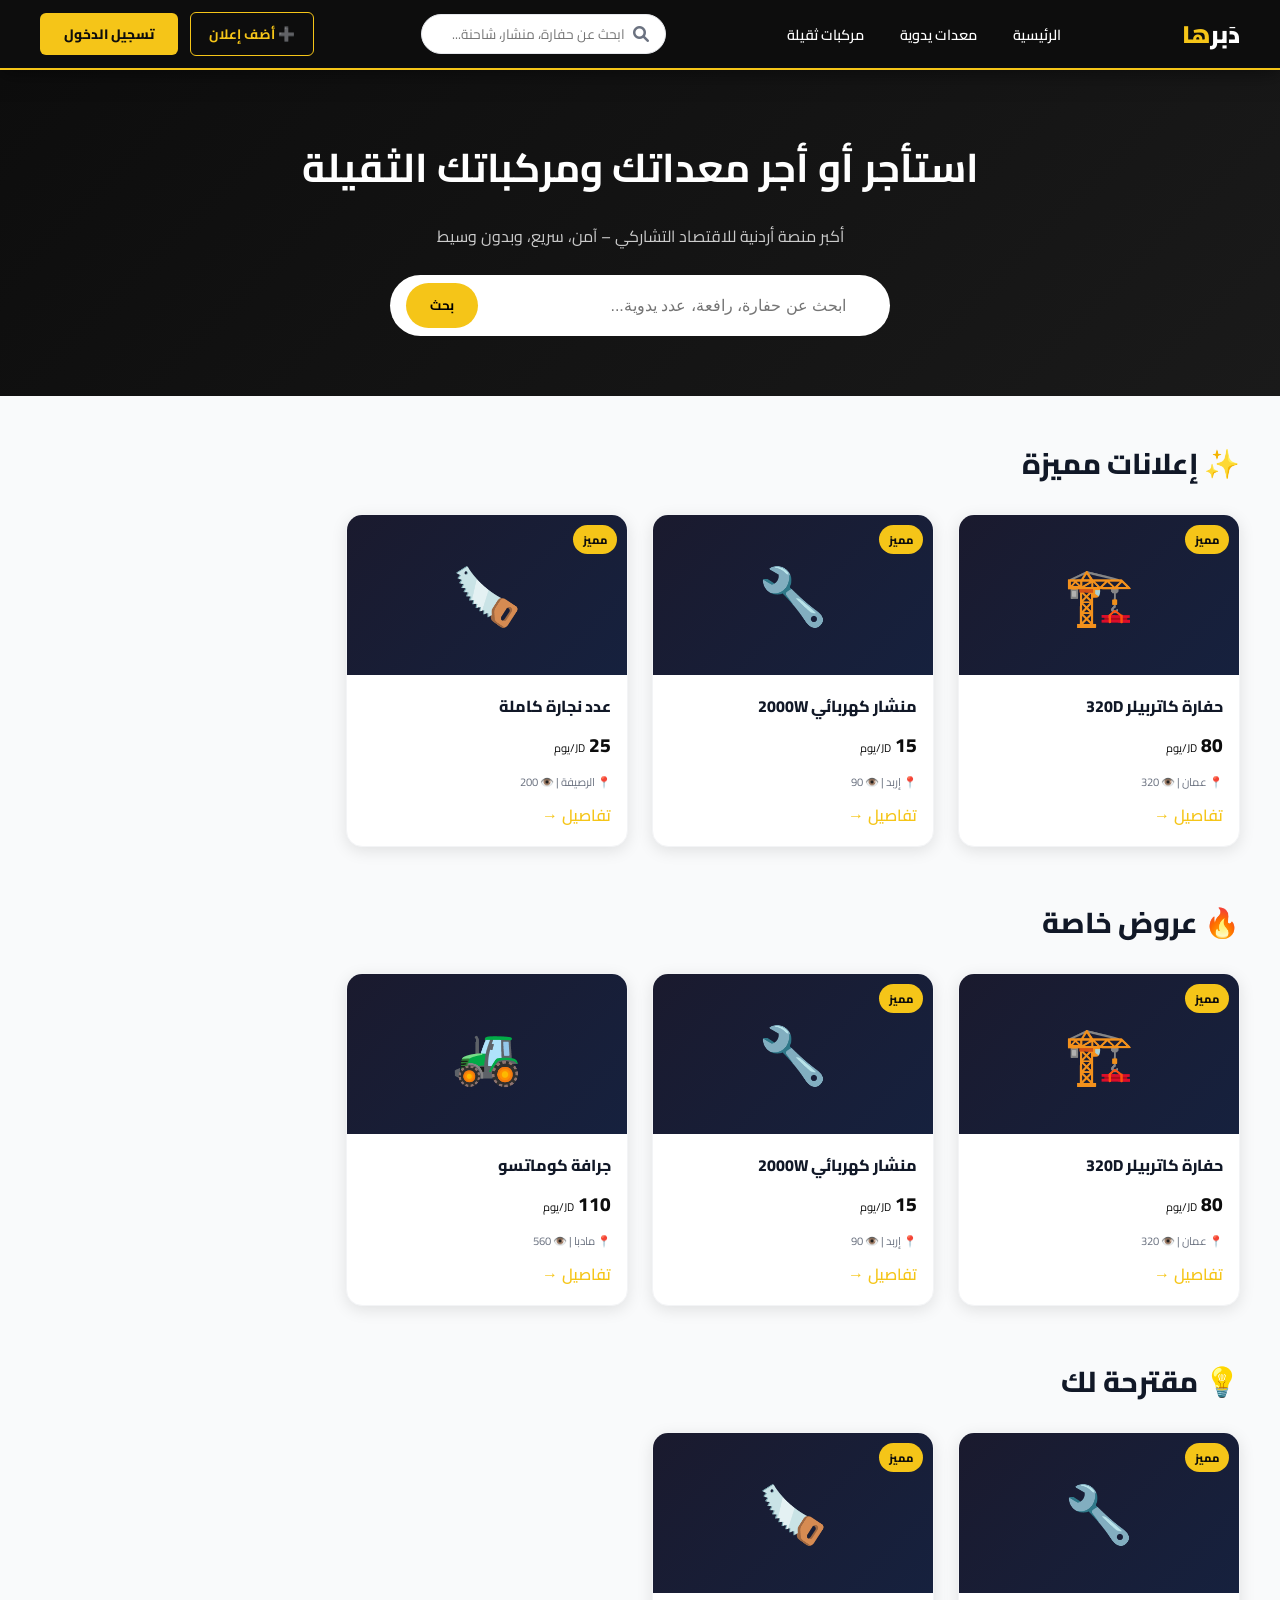
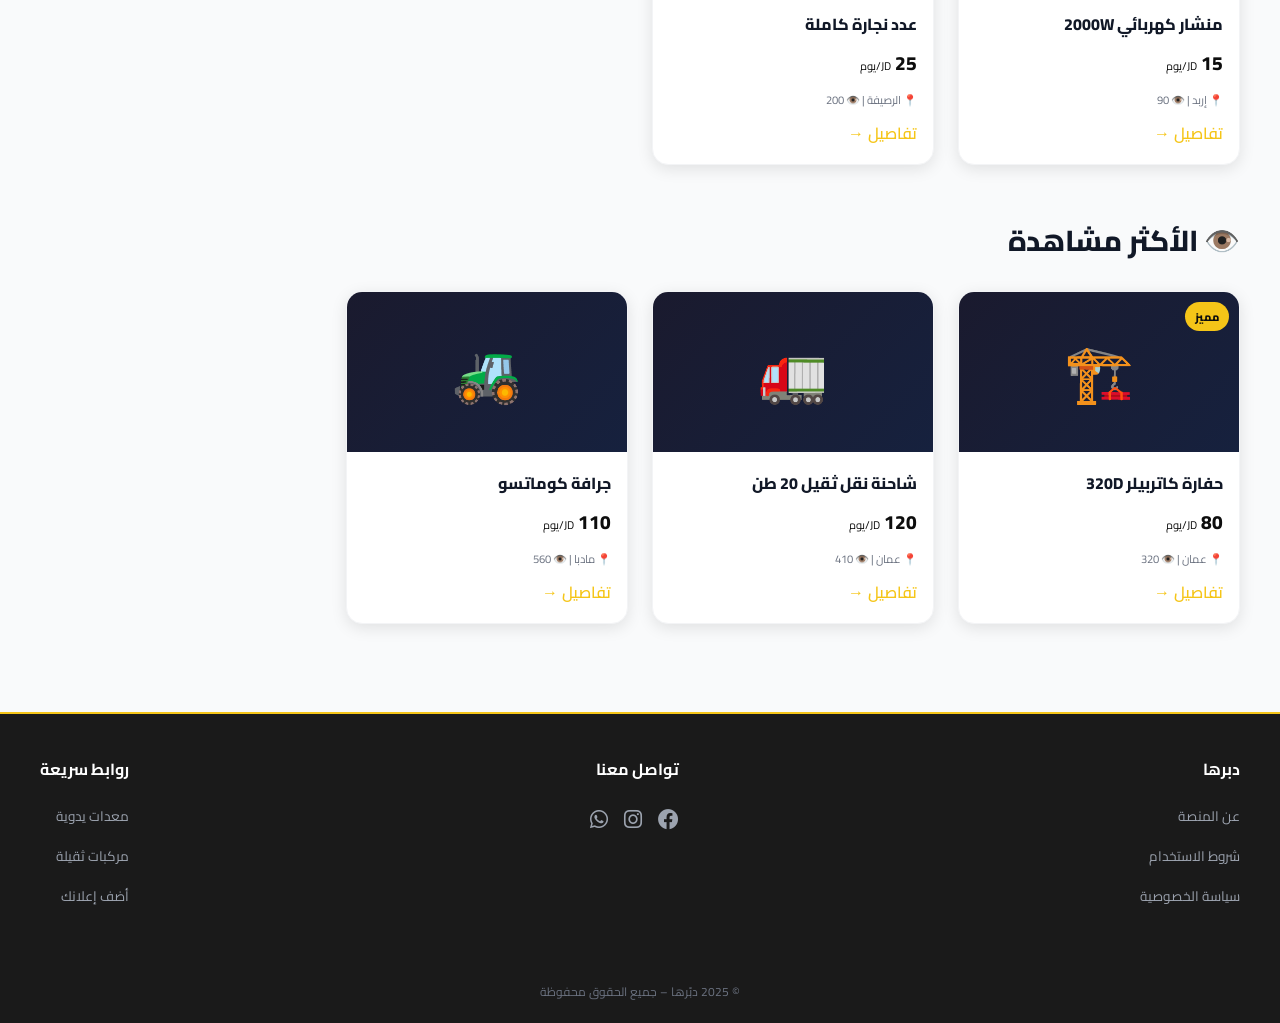
==== index.html @ a50b5ea5 "Initial commit" ====
<!-- index.html -->
<!DOCTYPE html>
<html lang="ar" dir="rtl">
<head>
  <meta charset="UTF-8">
  <meta name="viewport" content="width=device-width, initial-scale=1.0">
  <title>دبرها – الرئيسية</title>
  <link href="https://fonts.googleapis.com/css2?family=Cairo:wght@300;400;500;600;700;900&family=Outfit:wght@300;400;500;600;700;800&display=swap" rel="stylesheet">
  <link rel="stylesheet" href="https://cdnjs.cloudflare.com/ajax/libs/font-awesome/6.0.0-beta3/css/all.min.css">
  <link rel="stylesheet" href="style.css">
  <style>
    .hero-banner {
      background: linear-gradient(135deg, #0D0D0D 0%, #1A1A1A 100%);
      padding: 60px 40px;
      text-align: center;
      color: white;
    }
    .hero-banner h1 { font-size: 2.5rem; margin-bottom: 16px; }
    .hero-banner p { color: #ccc; max-width: 600px; margin: 0 auto 24px; }
    .search-large {
      max-width: 500px;
      margin: 0 auto;
      background: white;
      border-radius: 60px;
      display: flex;
      align-items: center;
      padding: 8px 16px;
    }
    .search-large input { flex: 1; border: none; outline: none; padding: 12px; font-size: 1rem; }
    .search-large button { background: var(--yellow); border-radius: 40px; padding: 10px 24px; font-weight: bold; }
  </style>
</head>
<body>
    
  <nav class="navbar">
  <!-- الشعار -->
  <a href="index.html" class="nav-logo">
    <div class="nav-logo-name">دَبر<span>ها</span></div>
  </a>

  <!-- الروابط الرئيسية (أبيض) -->
  <ul class="nav-links">
    <li><a href="index.html" id="navHome">الرئيسية</a></li>
    <li><a href="hand-tools.html" id="navHandTools">معدات يدوية</a></li>
    <li><a href="heavy-vehicles.html" id="navHeavy">مركبات ثقيلة</a></li>
  </ul>

  <!-- شريط البحث -->
  <div class="nav-search">
    <i class="fas fa-search"></i>
    <input type="text" placeholder="ابحث عن حفارة، منشار، شاحنة..." id="globalSearchInput">
  </div>

  <!-- أزرار الإجراءات -->
  <div class="nav-actions">
    <a href="add-listing.html" class="btn-add-listing">➕ أضف إعلان</a>
    <a href="login.html" class="btn-login" id="loginNavBtn">تسجيل الدخول</a>
  </div>
</nav>

  <div class="hero-banner">
    <h1>استأجر أو أجر معداتك ومركباتك الثقيلة</h1>
    <p>أكبر منصة أردنية للاقتصاد التشاركي – آمن، سريع، وبدون وسيط</p>
    <div class="search-large">
      <i class="fas fa-search"></i>
      <input type="text" placeholder="ابحث عن حفارة، رافعة، عدد يدوية...">
      <button>بحث</button>
    </div>
  </div>

  <div style="padding: 40px;">
    <h2 class="section-title">✨ إعلانات مميزة</h2>
    <div class="cards-grid" id="featuredAds"></div>

    <h2 class="section-title">🔥 عروض خاصة</h2>
    <div class="cards-grid" id="offersAds"></div>

    <h2 class="section-title">💡 مقترحة لك</h2>
    <div class="cards-grid" id="suggestedAds"></div>

    <h2 class="section-title">👁️ الأكثر مشاهدة</h2>
    <div class="cards-grid" id="mostViewedAds"></div>
  </div>

  <footer>
    <div class="footer-inner">
      <div class="footer-col"><h4>دبرها</h4><ul class="footer-links"><li><a href="about.html">عن المنصة</a></li><li><a href="terms.html">شروط الاستخدام</a></li><li><a href="privacy.html">سياسة الخصوصية</a></li></ul></div>
      <div class="footer-col"><h4>تواصل معنا</h4><div class="social-icons"><a href="#"><i class="fab fa-facebook"></i></a><a href="#"><i class="fab fa-instagram"></i></a><a href="#"><i class="fab fa-whatsapp"></i></a></div></div>
      <div class="footer-col"><h4>روابط سريعة</h4><ul class="footer-links"><li><a href="hand-tools.html">معدات يدوية</a></li><li><a href="heavy-vehicles.html">مركبات ثقيلة</a></li><li><a href="add-listing.html">أضف إعلانك</a></li></ul></div>
    </div>
    <div class="footer-bottom">© 2025 دبّرها – جميع الحقوق محفوظة</div>
  </footer>

  <script>
    // mock data for ads
    const sampleAds = [
      { id:1, title:"حفارة كاتربيلر 320D", price:80, city:"عمان", type:"heavy", image:"🏗️", featured:true, offer:true, views:320 },
      { id:2, title:"رافعة شوكية 5 طن", price:60, city:"الزرقاء", type:"heavy", image:"🏗️", featured:false, views:150 },
      { id:3, title:"منشار كهربائي 2000W", price:15, city:"إربد", type:"hand", image:"🔧", featured:true, offer:true, views:90 },
      { id:4, title:"شاحنة نقل ثقيل 20 طن", price:120, city:"عمان", type:"heavy", image:"🚛", featured:false, views:410, offer:false },
      { id:5, title:"عدد نجارة كاملة", price:25, city:"الرصيفة", type:"hand", image:"🪚", featured:true, views:200 },
      { id:6, title:"جرافة كوماتسو", price:110, city:"مادبا", type:"heavy", image:"🚜", featured:false, views:560, offer:true },
    ];

    function renderCards(containerId, filterFunc) {
      const container = document.getElementById(containerId);
      if(!container) return;
      const filtered = sampleAds.filter(filterFunc);
      container.innerHTML = filtered.map(ad => `
        <div class="ad-card">
          <div class="card-img">${ad.image}${ad.featured ? '<span class="card-badge">مميز</span>' : ''}</div>
          <div class="card-body">
            <div class="card-title">${ad.title}</div>
            <div class="card-price">${ad.price} <small>JD/يوم</small></div>
            <div class="card-meta">📍 ${ad.city} | 👁️ ${ad.views}</div>
            <a href="details.html?id=${ad.id}" style="color:var(--yellow); font-weight:600;">تفاصيل →</a>
          </div>
        </div>
      `).join('');
    }

    renderCards('featuredAds', ad => ad.featured === true);
    renderCards('offersAds', ad => ad.offer === true);
    renderCards('suggestedAds', ad => ad.type === 'hand');
    renderCards('mostViewedAds', ad => ad.views > 200);
  </script>
</body>
</html>
---- style.css ----
/* style.css - النسخة الكاملة المستقرة */
:root {
  --yellow: #F5C518;
  --yellow-light: #FFD84D;
  --black: #0D0D0D;
  --black-800: #1A1A1A;
  --black-700: #252525;
  --white: #FFFFFF;
  --gray-50: #F9FAFB;
  --gray-100: #F3F4F6;
  --gray-200: #E5E7EB;
  --gray-400: #9CA3AF;
  --gray-500: #6B7280;
  --gray-600: #4B5563;
  --gray-700: #374151;
  --gray-900: #111827;
  --success: #10B981;
  --danger: #EF4444;
  --font-ar: 'Cairo', sans-serif;
  --font-en: 'Outfit', sans-serif;
  --r-sm: 6px;
  --r-md: 12px;
  --r-lg: 16px;
  --r-xl: 24px;
  --r-full: 9999px;
  --sh-sm: 0 1px 3px rgba(0,0,0,0.08);
  --sh-md: 0 4px 16px rgba(0,0,0,0.10);
  --sh-lg: 0 10px 40px rgba(0,0,0,0.13);
  --sh-xl: 0 20px 60px rgba(0,0,0,0.16);
}

* {
  margin: 0;
  padding: 0;
  box-sizing: border-box;
}

body {
  font-family: var(--font-ar);
  background: var(--gray-50);
  color: var(--gray-900);
  display: flex;
  flex-direction: column;
  min-height: 100vh;
}

a {
  text-decoration: none;
  color: inherit;
}

button {
  cursor: pointer;
  font-family: inherit;
  border: none;
  background: none;
}

/* ========== NAVBAR – جديد حسب طلبك ========== */
.navbar {
  position: sticky;
  top: 0;
  z-index: 1000;
  background: var(--black);
  display: flex;
  align-items: center;
  justify-content: space-between;
  padding: 0 40px;
  gap: 24px;
  box-shadow: 0 2px 20px rgba(0,0,0,0.5);
  border-bottom: 2px solid var(--yellow);
  flex-wrap: wrap;
  min-height: 70px;
}

.nav-logo {
  display: flex;
  align-items: center;
  gap: 8px;
}

.nav-logo-name {
  font-weight: 900;
  font-size: 1.5rem;
  color: var(--white);
}

.nav-logo-name span {
  color: var(--yellow);
}

.nav-links {
  display: flex;
  align-items: center;
  gap: 8px;
  list-style: none;
}

.nav-links a {
  color: #FFFFFF;
  font-size: 0.9rem;
  font-weight: 600;
  padding: 8px 14px;
  border-radius: var(--r-sm);
  transition: all 0.2s ease;
  white-space: nowrap;
}

.nav-links a:hover,
.nav-links a.active {
  color: var(--yellow);
  background: rgba(245,197,24,0.1);
}

.nav-search {
  background: var(--white);
  border-radius: var(--r-full);
  display: flex;
  align-items: center;
  padding: 6px 16px;
  gap: 8px;
  border: 1px solid var(--gray-200);
  min-width: 220px;
}

.nav-search i {
  color: var(--gray-500);
}

.nav-search input {
  border: none;
  outline: none;
  background: transparent;
  font-size: 0.85rem;
  font-family: var(--font-ar);
  width: 100%;
}

.nav-actions {
  display: flex;
  align-items: center;
  gap: 12px;
}

.btn-add-listing {
  background: transparent;
  border: 1.5px solid var(--yellow);
  color: var(--yellow);
  padding: 8px 18px;
  border-radius: var(--r-sm);
  font-weight: 700;
  font-size: 0.85rem;
  transition: 0.2s;
  white-space: nowrap;
}

.btn-add-listing:hover {
  background: var(--yellow);
  color: var(--black);
}

.btn-login {
  background: var(--yellow);
  color: var(--black);
  padding: 8px 24px;
  border-radius: var(--r-sm);
  font-weight: 800;
  font-size: 0.85rem;
  transition: 0.2s;
  white-space: nowrap;
}

.btn-login:hover {
  background: var(--yellow-light);
  transform: translateY(-1px);
}

/* ========== CARDS & GRID ========== */
.section-title {
  font-size: 1.8rem;
  font-weight: 800;
  margin-bottom: 24px;
}

.cards-grid {
  display: grid;
  grid-template-columns: repeat(auto-fill, minmax(280px, 1fr));
  gap: 24px;
  margin-bottom: 48px;
}

.ad-card {
  background: var(--white);
  border-radius: var(--r-lg);
  overflow: hidden;
  box-shadow: var(--sh-md);
  transition: 0.25s;
  border: 1px solid var(--gray-100);
}

.ad-card:hover {
  transform: translateY(-4px);
  box-shadow: var(--sh-xl);
}

.card-img {
  height: 160px;
  background: linear-gradient(135deg, #1a1a2e, #16213e);
  display: flex;
  align-items: center;
  justify-content: center;
  font-size: 3.5rem;
  position: relative;
  color: white;
}

.card-badge {
  position: absolute;
  top: 10px;
  right: 10px;
  background: var(--yellow);
  color: var(--black);
  padding: 4px 10px;
  border-radius: var(--r-full);
  font-size: 0.7rem;
  font-weight: 800;
}

.card-body {
  padding: 16px;
}

.card-title {
  font-weight: 800;
  font-size: 1rem;
  margin-bottom: 6px;
}

.card-price {
  font-weight: 800;
  font-size: 1.2rem;
  color: var(--black);
}

.card-price small {
  font-weight: 400;
  font-size: 0.7rem;
}

.card-meta {
  display: flex;
  gap: 8px;
  font-size: 0.7rem;
  color: var(--gray-500);
  margin: 8px 0;
}

/* ========== LAYOUT 2 columns for filters ========== */
.layout-2cols {
  display: flex;
  gap: 32px;
  padding: 40px;
  max-width: 1440px;
  margin: 0 auto;
}

.filters-sidebar {
  width: 280px;
  flex-shrink: 0;
  background: var(--white);
  border-radius: var(--r-lg);
  padding: 20px;
  box-shadow: var(--sh-sm);
  position: sticky;
  top: 88px;
  height: fit-content;
}

.filter-group {
  margin-bottom: 24px;
}

.filter-group label {
  font-weight: 700;
  display: block;
  margin-bottom: 8px;
  font-size: 0.85rem;
}

.filter-select, .filter-input {
  width: 100%;
  padding: 8px 12px;
  border: 1px solid var(--gray-200);
  border-radius: var(--r-md);
  font-family: var(--font-ar);
}

.price-range {
  display: flex;
  gap: 8px;
  align-items: center;
}

.results-area {
  flex: 1;
}

/* ========== FOOTER ========== */
footer {
  background: var(--black-800);
  border-top: 2px solid var(--yellow);
  padding: 40px 40px 20px;
  margin-top: auto;
}

.footer-inner {
  display: flex;
  flex-wrap: wrap;
  justify-content: space-between;
  gap: 30px;
  max-width: 1200px;
  margin: 0 auto;
}

.footer-col h4 {
  color: var(--white);
  margin-bottom: 16px;
  font-weight: 700;
}

.footer-links {
  list-style: none;
}

.footer-links li {
  margin-bottom: 10px;
}

.footer-links a {
  color: var(--gray-400);
  font-size: 0.85rem;
  transition: 0.2s;
}

.footer-links a:hover {
  color: var(--yellow);
}

.social-icons {
  display: flex;
  gap: 16px;
  margin-top: 10px;
}

.social-icons a {
  color: var(--gray-400);
  font-size: 1.3rem;
  transition: 0.2s;
}

.social-icons a:hover {
  color: var(--yellow);
}

.footer-bottom {
  text-align: center;
  padding-top: 30px;
  margin-top: 30px;
  border-top: 1px solid var(--black-600);
  color: var(--gray-500);
  font-size: 0.75rem;
}

/* ========== FORMS & BUTTONS ========== */
.form-card {
  max-width: 500px;
  margin: 40px auto;
  background: var(--white);
  border-radius: var(--r-xl);
  padding: 32px;
  box-shadow: var(--sh-xl);
}

.form-group {
  margin-bottom: 20px;
}

.form-group label {
  display: block;
  font-weight: 600;
  margin-bottom: 6px;
}

.form-group input, .form-group select, .form-group textarea {
  width: 100%;
  padding: 10px 12px;
  border: 1px solid var(--gray-200);
  border-radius: var(--r-md);
  font-family: var(--font-ar);
}

.btn-primary {
  background: var(--black);
  color: var(--white);
  padding: 12px;
  border-radius: var(--r-md);
  width: 100%;
  font-weight: 800;
  transition: 0.2s;
  text-align: center;
  display: inline-block;
  border: none;
  cursor: pointer;
}

.btn-primary:hover {
  background: var(--yellow);
  color: var(--black);
}

/* ========== ACCORDION (لشروط الاستخدام) ========== */
.accordion-item {
  border-bottom: 1px solid var(--gray-200);
}

.accordion-header {
  background: var(--gray-100);
  padding: 16px;
  font-weight: 700;
  cursor: pointer;
  display: flex;
  justify-content: space-between;
  border-radius: var(--r-md);
  margin-bottom: 4px;
}

.accordion-content {
  padding: 0 16px 16px;
  display: none;
  line-height: 1.7;
}

.accordion-content.show {
  display: block;
}

/* ========== PROFILE & INFO ROWS ========== */
.profile-info {
  background: var(--white);
  border-radius: var(--r-lg);
  padding: 24px;
  margin-bottom: 24px;
}

.info-row {
  display: flex;
  justify-content: space-between;
  padding: 12px 0;
  border-bottom: 1px solid var(--gray-100);
}

.edit-btn {
  color: var(--yellow);
  font-weight: 600;
  cursor: pointer;
}

/* ========== RESPONSIVE ========== */
@media (max-width: 1100px) {
  .navbar {
    padding: 12px 20px;
    flex-wrap: wrap;
  }
  .nav-links {
    order: 1;
    width: 100%;
    justify-content: center;
    margin: 10px 0;
    flex-wrap: wrap;
  }
  .nav-search {
    order: 2;
    flex: 1;
  }
  .nav-actions {
    order: 3;
  }
}

@media (max-width: 900px) {
  .layout-2cols {
    flex-direction: column;
    padding: 20px;
  }
  .filters-sidebar {
    position: static;
    width: 100%;
    margin-bottom: 20px;
  }
  .cards-grid {
    grid-template-columns: 1fr;
  }
  .footer-inner {
    flex-direction: column;
    gap: 20px;
  }
}

@media (max-width: 700px) {
  .navbar {
    flex-direction: column;
    align-items: stretch;
  }
  .nav-links {
    flex-wrap: wrap;
    gap: 6px;
  }
  .nav-links a {
    padding: 6px 12px;
    font-size: 0.8rem;
  }
  .nav-search {
    margin: 8px 0;
  }
  .nav-actions {
    justify-content: space-between;
  }
}
/* ========== USER DROPDOWN MENU ========== */
.user-menu-container {
    position: relative;
    display: inline-block;
}

.user-dropdown-btn {
    background: var(--yellow);
    color: var(--black);
    padding: 8px 16px;
    border-radius: var(--r-sm);
    font-weight: 700;
    font-size: 0.85rem;
    display: flex;
    align-items: center;
    gap: 8px;
    cursor: pointer;
    border: none;
    font-family: var(--font-ar);
}

.user-dropdown-btn i {
    font-size: 0.7rem;
    transition: transform 0.2s;
}

.dropdown-content {
    display: none;
    position: absolute;
    left: 0;
    top: 100%;
    margin-top: 8px;
    background: var(--white);
    min-width: 160px;
    box-shadow: var(--sh-md);
    border-radius: var(--r-md);
    z-index: 100;
    overflow: hidden;
    border: 1px solid var(--gray-200);
}

.dropdown-content a {
    display: block;
    padding: 10px 16px;
    color: var(--gray-700);
    font-size: 0.85rem;
    transition: 0.2s;
    text-align: right;
}

.dropdown-content a:hover {
    background: var(--gray-100);
    color: var(--yellow);
}

.user-menu-container:hover .dropdown-content {
    display: block;
}

.user-menu-container:hover .user-dropdown-btn i {
    transform: rotate(180deg);
}
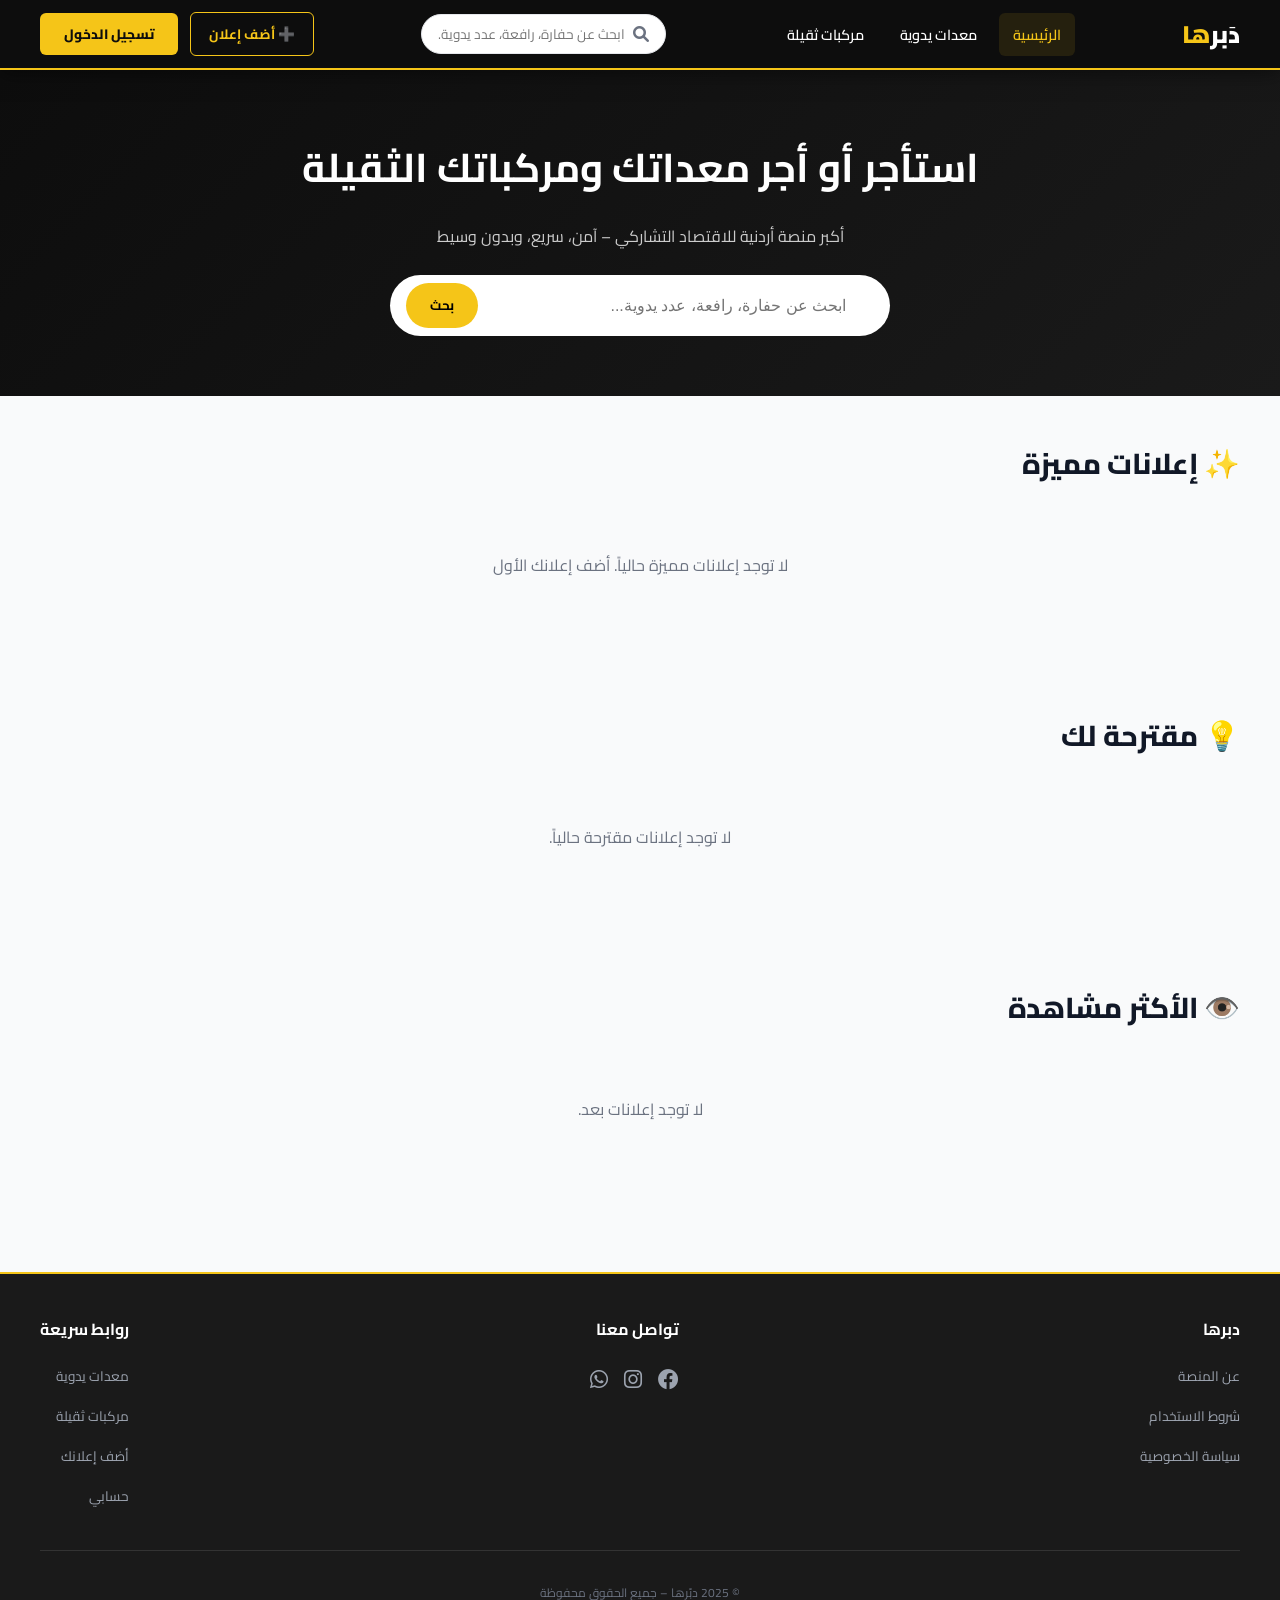
==== commit 3ea95ff5: "Updated the layout and fixed some bugs" ====
--- a/index.html
+++ b/index.html
@@ -2,127 +2,155 @@
 <!DOCTYPE html>
 <html lang="ar" dir="rtl">
 <head>
-  <meta charset="UTF-8">
-  <meta name="viewport" content="width=device-width, initial-scale=1.0">
-  <title>دبرها – الرئيسية</title>
-  <link href="https://fonts.googleapis.com/css2?family=Cairo:wght@300;400;500;600;700;900&family=Outfit:wght@300;400;500;600;700;800&display=swap" rel="stylesheet">
-  <link rel="stylesheet" href="https://cdnjs.cloudflare.com/ajax/libs/font-awesome/6.0.0-beta3/css/all.min.css">
-  <link rel="stylesheet" href="style.css">
-  <style>
-    .hero-banner {
-      background: linear-gradient(135deg, #0D0D0D 0%, #1A1A1A 100%);
-      padding: 60px 40px;
-      text-align: center;
-      color: white;
-    }
-    .hero-banner h1 { font-size: 2.5rem; margin-bottom: 16px; }
-    .hero-banner p { color: #ccc; max-width: 600px; margin: 0 auto 24px; }
-    .search-large {
-      max-width: 500px;
-      margin: 0 auto;
-      background: white;
-      border-radius: 60px;
-      display: flex;
-      align-items: center;
-      padding: 8px 16px;
-    }
-    .search-large input { flex: 1; border: none; outline: none; padding: 12px; font-size: 1rem; }
-    .search-large button { background: var(--yellow); border-radius: 40px; padding: 10px 24px; font-weight: bold; }
-  </style>
+    <meta charset="UTF-8">
+    <meta name="viewport" content="width=device-width, initial-scale=1.0">
+    <title>دبرها – الرئيسية</title>
+    <link href="https://fonts.googleapis.com/css2?family=Cairo:wght@300;400;500;600;700;900&family=Outfit:wght@300;400;500;600;700;800&display=swap" rel="stylesheet">
+    <link rel="stylesheet" href="https://cdnjs.cloudflare.com/ajax/libs/font-awesome/6.0.0-beta3/css/all.min.css">
+    <link rel="stylesheet" href="style.css">
+    <script src="common.js" defer></script>
+    <style>
+        .hero-banner { background: linear-gradient(135deg, #0D0D0D 0%, #1A1A1A 100%); padding: 60px 40px; text-align: center; color: white; }
+        .hero-banner h1 { font-size: 2.5rem; margin-bottom: 16px; }
+        .hero-banner p { color: #ccc; max-width: 600px; margin: 0 auto 24px; }
+        .search-large { max-width: 500px; margin: 0 auto; background: white; border-radius: 60px; display: flex; align-items: center; padding: 8px 16px; }
+        .search-large input { flex: 1; border: none; outline: none; padding: 12px; font-size: 1rem; border-radius: 60px; }
+        .search-large button { background: #F5C518; border-radius: 40px; padding: 10px 24px; font-weight: bold; border: none; cursor: pointer; }
+        .section-title { font-size: 1.8rem; font-weight: 800; margin: 40px 0 20px; }
+        .cards-grid { display: grid; grid-template-columns: repeat(auto-fill, minmax(280px, 1fr)); gap: 24px; }
+        .ad-card { background: white; border-radius: 16px; overflow: hidden; box-shadow: 0 4px 12px rgba(0,0,0,0.1); transition: transform 0.2s; cursor: pointer; }
+        .ad-card:hover { transform: translateY(-4px); }
+        .card-img { height: 160px; background-size: cover; background-position: center; background-color: #eee; }
+        .card-body { padding: 16px; }
+        .card-title { font-weight: 800; margin-bottom: 8px; }
+        .card-price { font-weight: 800; color: #0D0D0D; }
+        .card-meta { font-size: 0.8rem; color: #6B7280; margin: 8px 0; }
+        .section-wrap { padding: 0 40px; }
+        .empty-msg { grid-column: 1/-1; text-align: center; padding: 40px; color: #6B7280; }
+        footer { background: #1A1A1A; border-top: 2px solid #F5C518; padding: 40px; color: #9CA3AF; margin-top: 60px; }
+        @media (max-width: 700px) {
+            .hero-banner { padding: 30px 20px; }
+            .hero-banner h1 { font-size: 1.8rem; }
+            .section-title { font-size: 1.4rem; }
+            .section-wrap { padding: 0 16px; }
+        }
+    </style>
 </head>
 <body>
-    
-  <nav class="navbar">
-  <!-- الشعار -->
-  <a href="index.html" class="nav-logo">
-    <div class="nav-logo-name">دَبر<span>ها</span></div>
-  </a>
 
-  <!-- الروابط الرئيسية (أبيض) -->
-  <ul class="nav-links">
-    <li><a href="index.html" id="navHome">الرئيسية</a></li>
-    <li><a href="hand-tools.html" id="navHandTools">معدات يدوية</a></li>
-    <li><a href="heavy-vehicles.html" id="navHeavy">مركبات ثقيلة</a></li>
-  </ul>
+    <!-- NAVBAR -->
+    <nav class="navbar">
+        <a href="index.html" class="nav-logo">
+            <div class="nav-logo-name">دَبر<span>ها</span></div>
+        </a>
+        <ul class="nav-links">
+            <li><a href="index.html" class="active">الرئيسية</a></li>
+            <li><a href="hand-tools.html">معدات يدوية</a></li>
+            <li><a href="heavy-vehicles.html">مركبات ثقيلة</a></li>
+        </ul>
+        <div class="nav-search">
+            <i class="fas fa-search"></i>
+            <input type="text" id="globalSearch" placeholder="ابحث عن حفارة، رافعة، عدد يدوية...">
+        </div>
+        <div class="nav-actions">
+            <a href="add-listing.html" class="btn-add-listing">➕ أضف إعلان</a>
+            <a href="login.html" class="btn-login" id="loginNavBtn">تسجيل الدخول</a>
+        </div>
+    </nav>
 
-  <!-- شريط البحث -->
-  <div class="nav-search">
-    <i class="fas fa-search"></i>
-    <input type="text" placeholder="ابحث عن حفارة، منشار، شاحنة..." id="globalSearchInput">
-  </div>
+    <!-- HERO -->
+    <div class="hero-banner">
+        <h1>استأجر أو أجر معداتك ومركباتك الثقيلة</h1>
+        <p>أكبر منصة أردنية للاقتصاد التشاركي – آمن، سريع، وبدون وسيط</p>
+        <div class="search-large">
+            <i class="fas fa-search"></i>
+            <input type="text" id="heroSearch" placeholder="ابحث عن حفارة، رافعة، عدد يدوية...">
+            <button onclick="doSearch()">بحث</button>
+        </div>
+    </div>
 
-  <!-- أزرار الإجراءات -->
-  <div class="nav-actions">
-    <a href="add-listing.html" class="btn-add-listing">➕ أضف إعلان</a>
-    <a href="login.html" class="btn-login" id="loginNavBtn">تسجيل الدخول</a>
-  </div>
-</nav>
+    <!-- ✨ إعلانات مميزة -->
+    <div class="section-wrap">
+        <h2 class="section-title">✨ إعلانات مميزة</h2>
+        <div class="cards-grid" id="featuredAdsGrid"></div>
+    </div>
 
-  <div class="hero-banner">
-    <h1>استأجر أو أجر معداتك ومركباتك الثقيلة</h1>
-    <p>أكبر منصة أردنية للاقتصاد التشاركي – آمن، سريع، وبدون وسيط</p>
-    <div class="search-large">
-      <i class="fas fa-search"></i>
-      <input type="text" placeholder="ابحث عن حفارة، رافعة، عدد يدوية...">
-      <button>بحث</button>
+    <!-- 💡 مقترحة لك -->
+    <div class="section-wrap">
+        <h2 class="section-title">💡 مقترحة لك</h2>
+        <div class="cards-grid" id="suggestedAdsGrid"></div>
     </div>
-  </div>
 
-  <div style="padding: 40px;">
-    <h2 class="section-title">✨ إعلانات مميزة</h2>
-    <div class="cards-grid" id="featuredAds"></div>
+    <!-- 👁️ الأكثر مشاهدة -->
+    <div class="section-wrap">
+        <h2 class="section-title">👁️ الأكثر مشاهدة</h2>
+        <div class="cards-grid" id="mostViewedGrid"></div>
+    </div>
 
-    <h2 class="section-title">🔥 عروض خاصة</h2>
-    <div class="cards-grid" id="offersAds"></div>
+    <!-- FOOTER -->
+    <footer>
+        <div class="footer-inner" style="display: flex; justify-content: space-between; flex-wrap: wrap; gap: 30px; max-width: 1200px; margin: 0 auto;">
+            <div class="footer-col"><h4 style="color: white;">دبرها</h4><ul class="footer-links" style="list-style: none; padding: 0;"><li><a href="about.html" style="color: #9CA3AF;">عن المنصة</a></li><li><a href="terms.html" style="color: #9CA3AF;">شروط الاستخدام</a></li><li><a href="privacy.html" style="color: #9CA3AF;">سياسة الخصوصية</a></li></ul></div>
+            <div class="footer-col"><h4 style="color: white;">تواصل معنا</h4><div class="social-icons" style="display: flex; gap: 16px;"><a href="#" onclick="return false;" style="color: #9CA3AF;"><i class="fab fa-facebook"></i></a><a href="#" onclick="return false;" style="color: #9CA3AF;"><i class="fab fa-instagram"></i></a><a href="#" onclick="return false;" style="color: #9CA3AF;"><i class="fab fa-whatsapp"></i></a></div></div>
+            <div class="footer-col"><h4 style="color: white;">روابط سريعة</h4><ul class="footer-links" style="list-style: none; padding: 0;"><li><a href="hand-tools.html" style="color: #9CA3AF;">معدات يدوية</a></li><li><a href="heavy-vehicles.html" style="color: #9CA3AF;">مركبات ثقيلة</a></li><li><a href="add-listing.html" style="color: #9CA3AF;">أضف إعلانك</a></li><li><a href="profile.html" style="color: #9CA3AF;">حسابي</a></li></ul></div>
+        </div>
+        <div class="footer-bottom" style="text-align: center; padding-top: 30px; margin-top: 30px; border-top: 1px solid #333;">© 2025 دبّرها – جميع الحقوق محفوظة</div>
+    </footer>
 
-    <h2 class="section-title">💡 مقترحة لك</h2>
-    <div class="cards-grid" id="suggestedAds"></div>
+    <script>
+        function adCardHTML(ad) {
+            return `
+                <div class="ad-card" onclick="window.location.href='details.html?id=${ad.id}'">
+                    <div class="card-img" style="background-image: url('${ad.image || ''}');"></div>
+                    <div class="card-body">
+                        <div class="card-title">${ad.title}</div>
+                        <div class="card-price">${ad.price} <small>JD/يوم</small></div>
+                        <div class="card-meta">📍 ${ad.city} | ${ad.subType}</div>
+                        <div style="color:#F5C518; font-weight:600; margin-top:8px;">تفاصيل →</div>
+                    </div>
+                </div>
+            `;
+        }
 
-    <h2 class="section-title">👁️ الأكثر مشاهدة</h2>
-    <div class="cards-grid" id="mostViewedAds"></div>
-  </div>
+        function emptyMsg(text) {
+            return `<div class="empty-msg">${text}</div>`;
+        }
 
-  <footer>
-    <div class="footer-inner">
-      <div class="footer-col"><h4>دبرها</h4><ul class="footer-links"><li><a href="about.html">عن المنصة</a></li><li><a href="terms.html">شروط الاستخدام</a></li><li><a href="privacy.html">سياسة الخصوصية</a></li></ul></div>
-      <div class="footer-col"><h4>تواصل معنا</h4><div class="social-icons"><a href="#"><i class="fab fa-facebook"></i></a><a href="#"><i class="fab fa-instagram"></i></a><a href="#"><i class="fab fa-whatsapp"></i></a></div></div>
-      <div class="footer-col"><h4>روابط سريعة</h4><ul class="footer-links"><li><a href="hand-tools.html">معدات يدوية</a></li><li><a href="heavy-vehicles.html">مركبات ثقيلة</a></li><li><a href="add-listing.html">أضف إعلانك</a></li></ul></div>
-    </div>
-    <div class="footer-bottom">© 2025 دبّرها – جميع الحقوق محفوظة</div>
-  </footer>
+        function loadAds() {
+            const allAds = JSON.parse(localStorage.getItem('dabirha_ads')) || [];
 
-  <script>
-    // mock data for ads
-    const sampleAds = [
-      { id:1, title:"حفارة كاتربيلر 320D", price:80, city:"عمان", type:"heavy", image:"🏗️", featured:true, offer:true, views:320 },
-      { id:2, title:"رافعة شوكية 5 طن", price:60, city:"الزرقاء", type:"heavy", image:"🏗️", featured:false, views:150 },
-      { id:3, title:"منشار كهربائي 2000W", price:15, city:"إربد", type:"hand", image:"🔧", featured:true, offer:true, views:90 },
-      { id:4, title:"شاحنة نقل ثقيل 20 طن", price:120, city:"عمان", type:"heavy", image:"🚛", featured:false, views:410, offer:false },
-      { id:5, title:"عدد نجارة كاملة", price:25, city:"الرصيفة", type:"hand", image:"🪚", featured:true, views:200 },
-      { id:6, title:"جرافة كوماتسو", price:110, city:"مادبا", type:"heavy", image:"🚜", featured:false, views:560, offer:true },
-    ];
+            // ✨ مميزة
+            const featured = allAds.filter(ad => ad.featured === true).slice(0, 6);
+            const featuredGrid = document.getElementById('featuredAdsGrid');
+            featuredGrid.innerHTML = featured.length
+                ? featured.map(adCardHTML).join('')
+                : emptyMsg('لا توجد إعلانات مميزة حالياً. <a href="add-listing.html">أضف إعلانك الأول</a>');
 
-    function renderCards(containerId, filterFunc) {
-      const container = document.getElementById(containerId);
-      if(!container) return;
-      const filtered = sampleAds.filter(filterFunc);
-      container.innerHTML = filtered.map(ad => `
-        <div class="ad-card">
-          <div class="card-img">${ad.image}${ad.featured ? '<span class="card-badge">مميز</span>' : ''}</div>
-          <div class="card-body">
-            <div class="card-title">${ad.title}</div>
-            <div class="card-price">${ad.price} <small>JD/يوم</small></div>
-            <div class="card-meta">📍 ${ad.city} | 👁️ ${ad.views}</div>
-            <a href="details.html?id=${ad.id}" style="color:var(--yellow); font-weight:600;">تفاصيل →</a>
-          </div>
-        </div>
-      `).join('');
-    }
+            // 💡 مقترحة - إعلانات غير مميزة بشكل عشوائي
+            const nonFeatured = allAds.filter(ad => !ad.featured);
+            const shuffled = nonFeatured.sort(() => 0.5 - Math.random()).slice(0, 6);
+            const suggestedGrid = document.getElementById('suggestedAdsGrid');
+            suggestedGrid.innerHTML = shuffled.length
+                ? shuffled.map(adCardHTML).join('')
+                : emptyMsg('لا توجد إعلانات مقترحة حالياً.');
 
-    renderCards('featuredAds', ad => ad.featured === true);
-    renderCards('offersAds', ad => ad.offer === true);
-    renderCards('suggestedAds', ad => ad.type === 'hand');
-    renderCards('mostViewedAds', ad => ad.views > 200);
-  </script>
+            // 👁️ الأكثر مشاهدة
+            const mostViewed = [...allAds].sort((a, b) => (b.views || 0) - (a.views || 0)).slice(0, 6);
+            const mostViewedGrid = document.getElementById('mostViewedGrid');
+            mostViewedGrid.innerHTML = mostViewed.length
+                ? mostViewed.map(adCardHTML).join('')
+                : emptyMsg('لا توجد إعلانات بعد.');
+        }
+
+        function doSearch() {
+            const q = document.getElementById('heroSearch').value.trim();
+            if (q) window.location.href = `hand-tools.html?q=${encodeURIComponent(q)}`;
+        }
+
+        document.addEventListener('DOMContentLoaded', function() {
+            updateNavbarForAuth();
+            loadAds();
+        });
+    </script>
 </body>
-</html>+</html>
--- a/style.css
+++ b/style.css
@@ -527,10 +527,7 @@
   }
 }
 /* ========== USER DROPDOWN MENU ========== */
-.user-menu-container {
-    position: relative;
-    display: inline-block;
-}
+
 
 .user-dropdown-btn {
     background: var(--yellow);
@@ -552,19 +549,116 @@
     transition: transform 0.2s;
 }
 
+/* ============================================
+   قائمة المستخدم المنسدلة (Dropdown Menu) 
+   - تظهر بشكل ثابت ولا تختفي بسرعة
+   ============================================ */
+
+/* الحاوية الرئيسية للقائمة */
+.user-menu-container {
+    position: relative;
+    display: inline-block;
+}
+
+/* زر المستخدم (الاسم + السهم) */
+.user-dropdown-btn {
+    background: var(--yellow, #F5C518);
+    color: var(--black, #0D0D0D);
+    padding: 8px 16px;
+    border-radius: var(--r-sm, 6px);
+    font-weight: 700;
+    font-size: 0.85rem;
+    display: flex;
+    align-items: center;
+    gap: 8px;
+    cursor: pointer;
+    border: none;
+    font-family: var(--font-ar, 'Cairo', sans-serif);
+    transition: background 0.2s;
+}
+
+.user-dropdown-btn i {
+    font-size: 0.7rem;
+    transition: transform 0.2s;
+}
+
+.user-dropdown-btn:hover {
+    background: var(--yellow-light, #FFD84D);
+}
+
+/* القائمة المنسدلة نفسها */
 .dropdown-content {
-    display: none;
     position: absolute;
+    top: 100%;
     left: 0;
-    top: 100%;
-    margin-top: 8px;
-    background: var(--white);
-    min-width: 160px;
-    box-shadow: var(--sh-md);
-    border-radius: var(--r-md);
-    z-index: 100;
+    margin-top: 4px;
+    background: var(--white, #FFFFFF);
+    min-width: 180px;
+    box-shadow: var(--sh-md, 0 4px 16px rgba(0,0,0,0.1));
+    border-radius: var(--r-md, 12px);
+    z-index: 9999;
     overflow: hidden;
-    border: 1px solid var(--gray-200);
+    border: 1px solid var(--gray-200, #E5E7EB);
+    opacity: 0;
+    visibility: hidden;
+    transform: translateY(-8px);
+    transition: opacity 0.2s ease, visibility 0.2s, transform 0.2s;
+}
+
+/* روابط القائمة */
+.dropdown-content a {
+    display: block;
+    padding: 12px 16px;
+    color: var(--gray-700, #374151);
+    font-size: 0.85rem;
+    text-decoration: none;
+    transition: background 0.15s;
+    white-space: nowrap;
+}
+
+.dropdown-content a:hover {
+    background: var(--gray-100, #F3F4F6);
+    color: var(--yellow, #F5C518);
+}
+
+/* إظهار القائمة عند hover على الحاوية OR عند تركيز أي عنصر داخلها */
+.user-menu-container:hover .dropdown-content,
+.user-menu-container:focus-within .dropdown-content,
+.dropdown-content:hover {
+    opacity: 1;
+    visibility: visible;
+    transform: translateY(0);
+}
+
+/* عند hover على الزر، تدوير السهم */
+.user-menu-container:hover .user-dropdown-btn i {
+    transform: rotate(180deg);
+}
+
+/* تحسين لتجربة اللمس على الشاشات الصغيرة */
+@media (max-width: 768px) {
+    .dropdown-content {
+        position: fixed;
+        top: auto;
+        bottom: 0;
+        left: 0;
+        right: 0;
+        width: 100%;
+        border-radius: var(--r-lg) var(--r-lg) 0 0;
+        min-width: unset;
+        transform: translateY(100%);
+        transition: transform 0.3s;
+    }
+    .user-menu-container:hover .dropdown-content,
+    .user-menu-container:focus-within .dropdown-content,
+    .dropdown-content:hover {
+        transform: translateY(0);
+    }
+    .dropdown-content a {
+        text-align: center;
+        padding: 16px;
+        font-size: 1rem;
+    }
 }
 
 .dropdown-content a {
